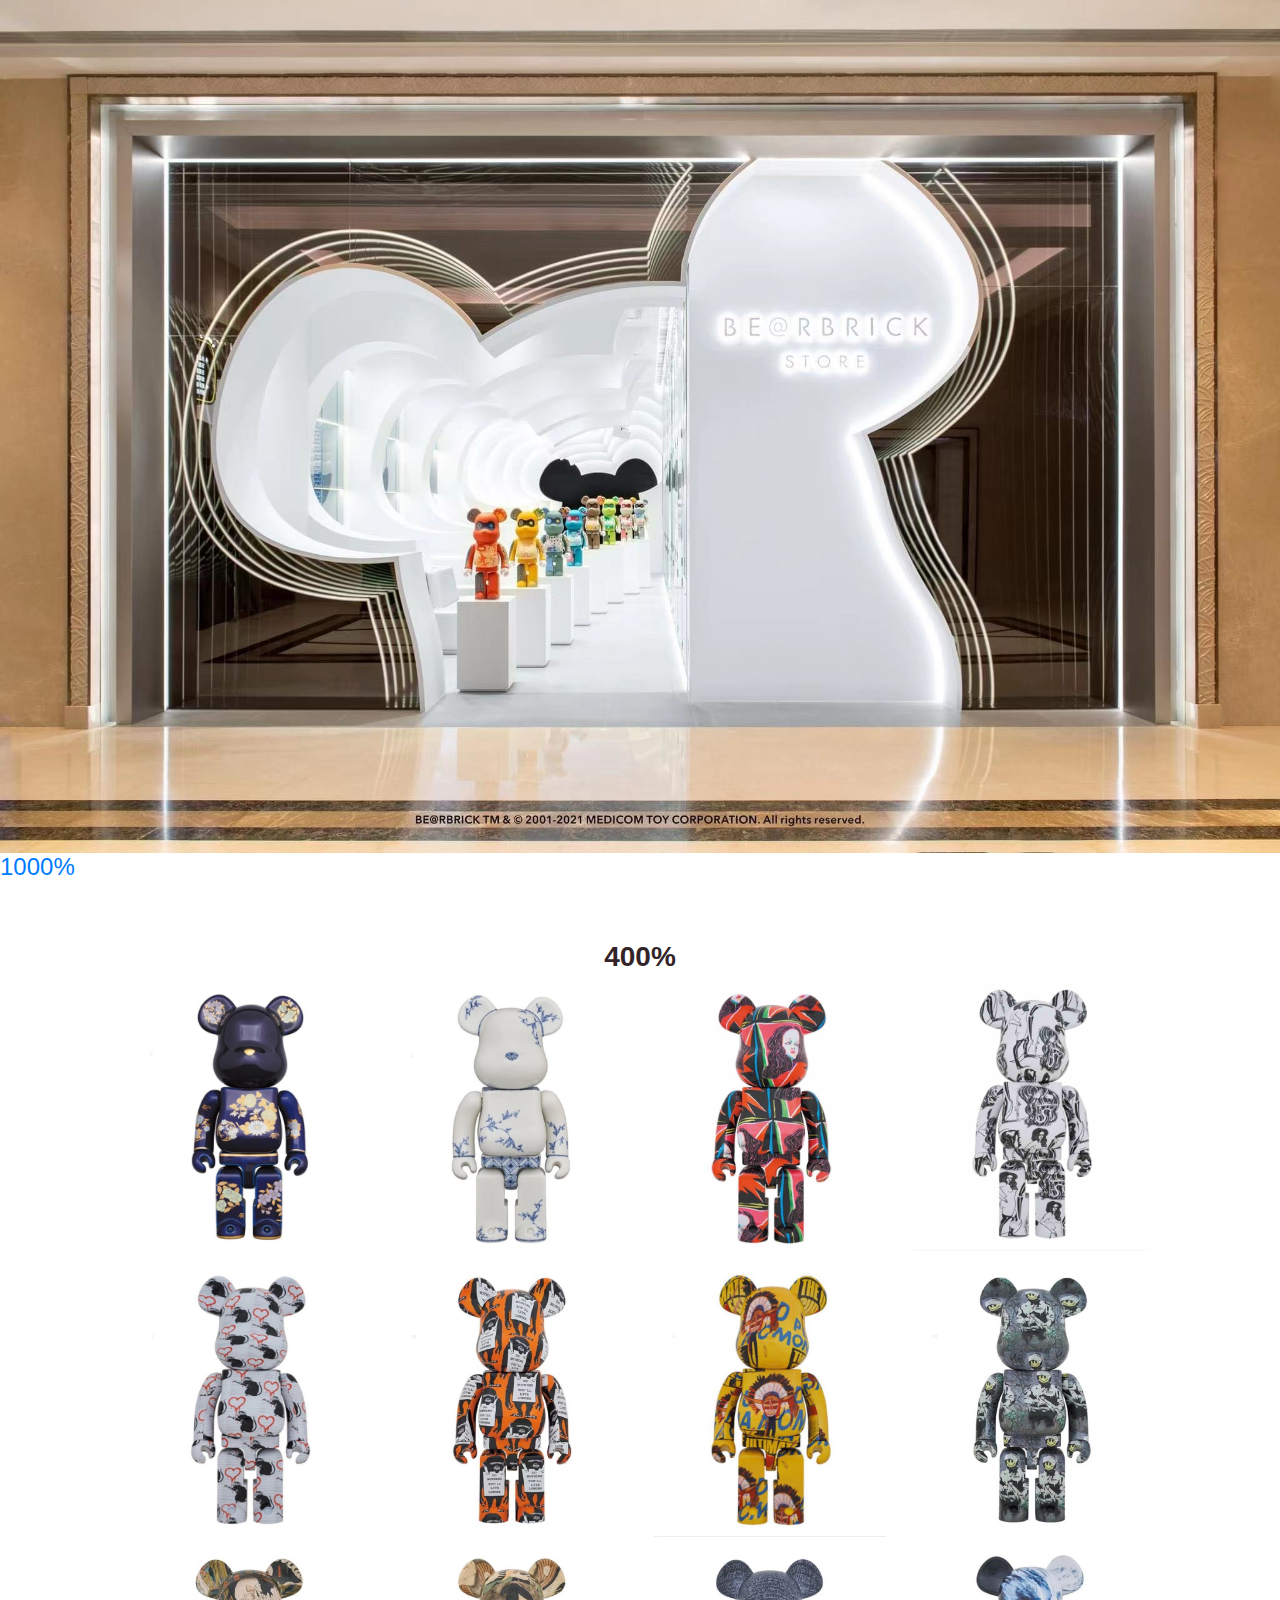
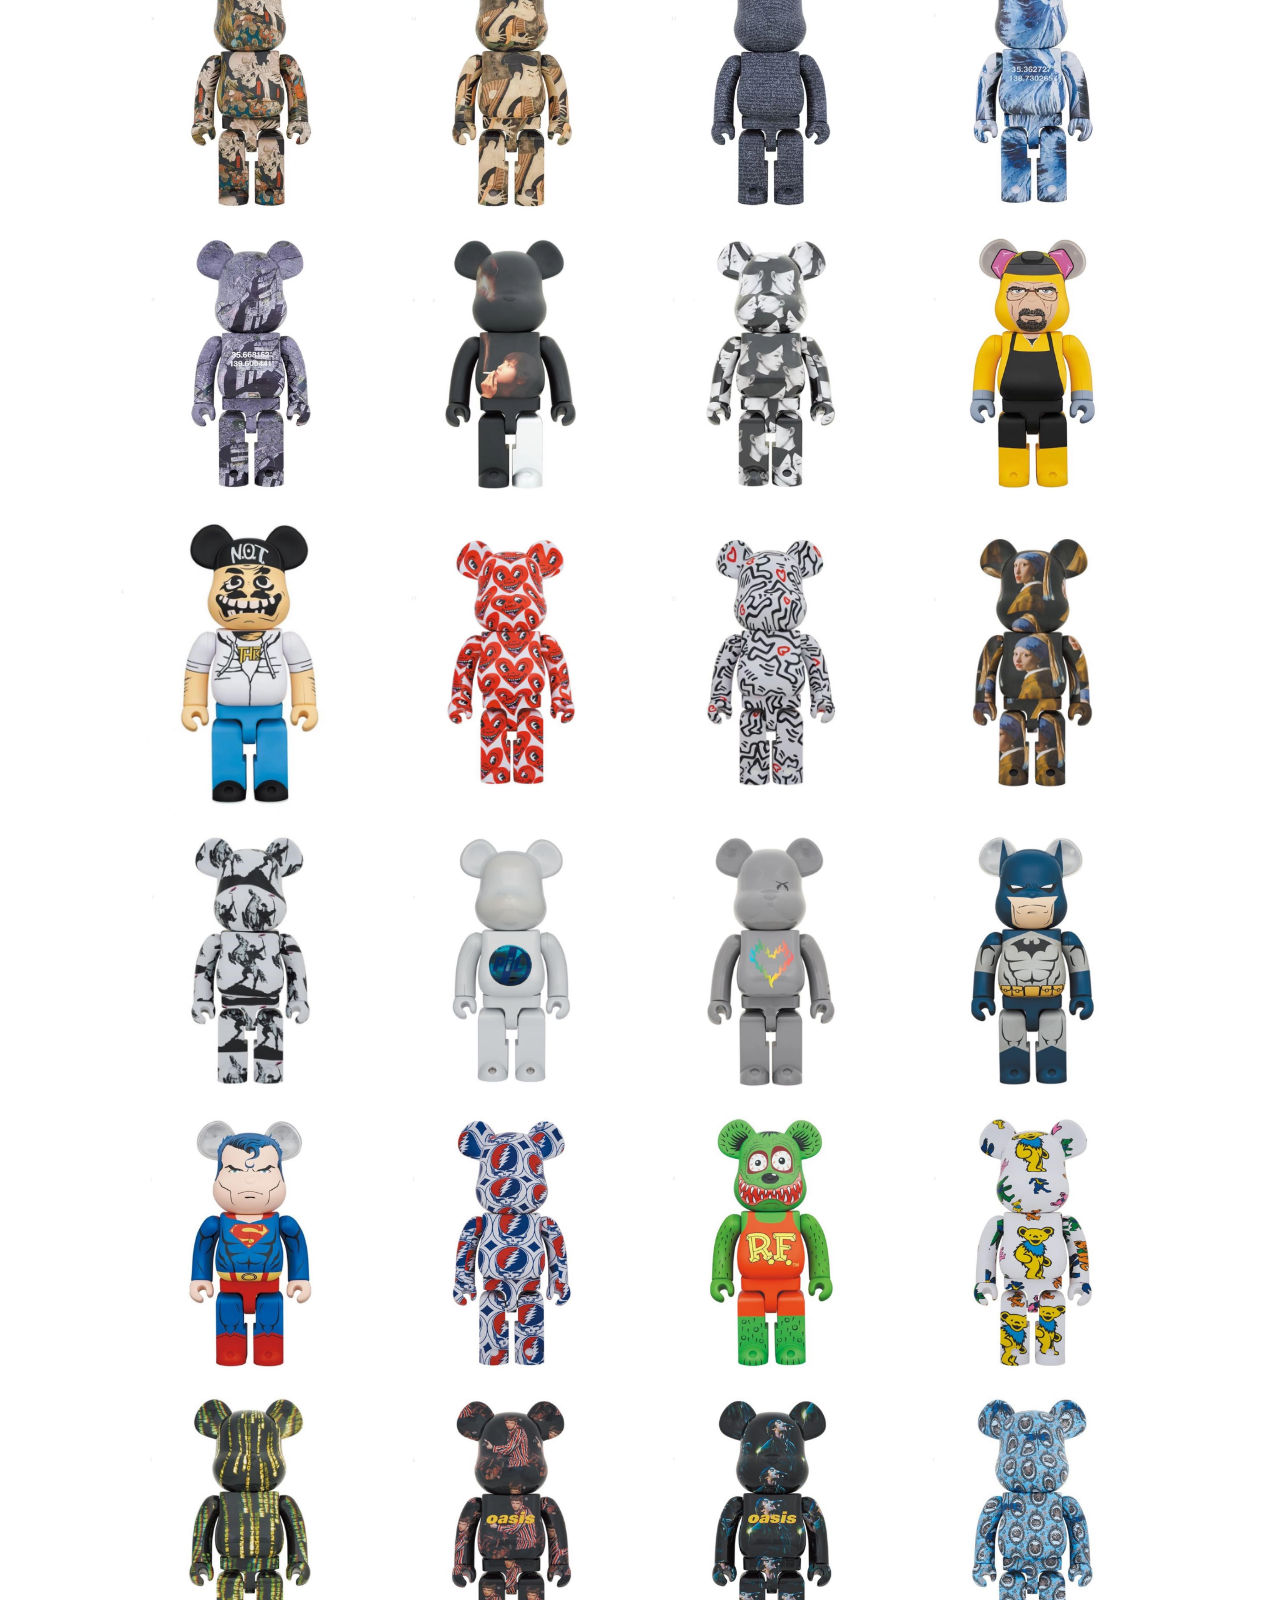
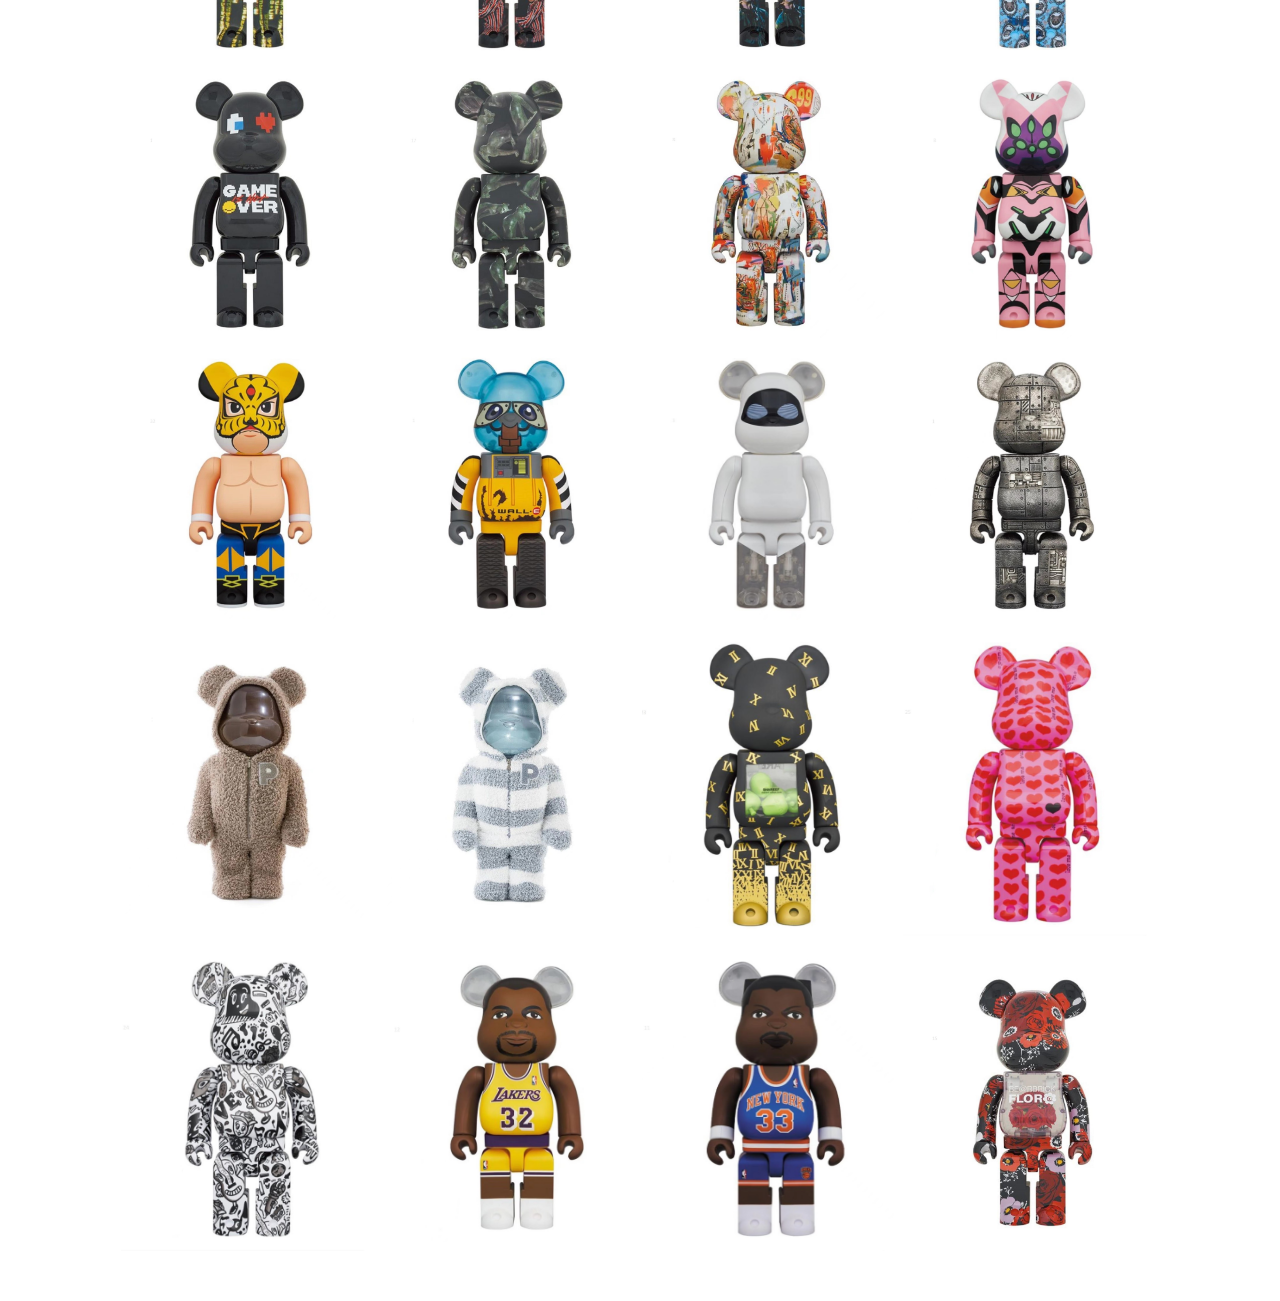
==== 400/index.html @ 82fa967f "Add files via upload" ====
<!DOCTYPE html>
<html lang="zxx">

<head>
	<title>Mondy | Real Estate HTML Template</title>
	<meta charset="UTF-8">
	<meta name="description" content="Real estate HTML Template">
	<meta name="keywords" content="real estate, html">
	<meta name="viewport" content="width=device-width, initial-scale=1.0">

	<!-- Stylesheets -->
	<link rel="stylesheet" href="static/css/bootstrap.min.css">
	<link rel="stylesheet" href="static/css/font-awesome.min.css">
	<link rel="stylesheet" href="static/css/slicknav.min.css">

	<!-- Main Stylesheets -->
	<link rel="stylesheet" href="static/css/style.css">




</head>

<body padding:auto;>


	<!-- 介面背景 -->
	<div class="background">
		<img src="400%/background.jpg" width="100%">
	</div>
	<!-- 介面背景 end -->
	
	<!--超連結-->
     <a href="https://janice1000.github.io/bearbrick.github.io/1000/index">
		<h5>1000%</h5>
	</a>
	 </style>
     <!---title-->
	<div class="second-title">
		<h4>400%</h4>
		<div class="400">
			<img src="400%/1.JPG" width="20%">
			<img src="400%/2.JPG" width="20%">
			<img src="400%/3.JPG" width="20%">
			<img src="400%/4.JPG" width="20%">
			<img src="400%/5.JPG" width="20%">
			<img src="400%/6.JPG" width="20%">
			<img src="400%/7.JPG" width="20%">
			<img src="400%/8.JPG" width="20%">
			<img src="400%/9.JPG" width="20%">
			<img src="400%/10.JPG" width="20%">
			<img src="400%/11.JPG" width="20%">
			<img src="400%/12.JPG" width="20%">
			<img src="400%/13.JPG" width="20%">
			<img src="400%/14.JPG" width="20%">
			<img src="400%/15.JPG" width="20%">
			<img src="400%/16.JPG" width="20%">
			<img src="400%/17.JPG" width="20%">
			<img src="400%/18.JPG" width="20%">
			<img src="400%/19.JPG" width="20%">
			<img src="400%/20.JPG" width="20%">
			<img src="400%/21.JPG" width="20%">
			<img src="400%/22.JPG" width="20%">
			<img src="400%/23.JPG" width="20%">
			<img src="400%/24.JPG" width="20%">
			<img src="400%/25.JPG" width="20%">
			<img src="400%/26.JPG" width="20%">
			<img src="400%/27.JPG" width="20%">
			<img src="400%/28.JPG" width="20%">
			<img src="400%/29.JPG" width="20%">
			<img src="400%/30.JPG" width="20%">
			<img src="400%/31.JPG" width="20%">
			<img src="400%/32.JPG" width="20%">
			<img src="400%/33.JPG" width="20%">
			<img src="400%/34.JPG" width="20%">
			<img src="400%/35.JPG" width="20%">
			<img src="400%/36.JPG" width="20%">
			<img src="400%/37.JPG" width="20%">
			<img src="400%/38.JPG" width="20%">
			<img src="400%/39.JPG" width="20%">
			<img src="400%/40.JPG" width="20%">
			<img src="400%/41.JPG" width="20%">
			<img src="400%/42.JPG" width="20%">
			<img src="400%/43.JPG" width="20%">
			<img src="400%/44.JPG" width="20%">
			<img src="400%/45.JPG" width="20%">
			<img src="400%/46.JPG" width="20%">
			<img src="400%/47.JPG" width="20%">
			<img src="400%/48.JPG" width="20%">

		</div>
	</div>
	<!-- 圖片區end -->

	<script src="static/js/jquery-3.2.1.min.js"></script>
	<script src="static/js/bootstrap.min.js"></script>



	<script src="static/js/jquery.slicknav.min.js"></script>
	<script src="static/js/jquery.magnific-popup.min.js"></script>
	<script src="static/js/main.js"></script>

</body>

</html>
---- 400/static/css/style.css ----
html,
body {
	height: 100%;
	font-family: "Roboto", sans-serif;
	-webkit-font-smoothing: antialiased;
	font-smoothing: antialiased;
}

h1,
h2,
h3,
h4,
h6 {
	margin: 0;
	color: #322429;
	font-weight: 700;
}

h1 {
	font-size: 70px;
}

h2 {
	font-size: 36px;
}

h3 {
	font-size: 30px;
}

h4 {
	font-size: 28px;
}

h5 {
	font-size: 24px;
}

h6 {
	font-size: 16px;
}

img {
  max-width: 100%;
	
}
.one{
	
}

/*---------------------
Helper CSS
 -----------------------*/

.first-title {
	padding-top: 50px;
	padding-bottom: 50px;
	text-align: center;
	margin-bottom: 30px;
}
.second-title{
	padding-top: 50px;
	padding-bottom: 50px;
	text-align: center;
	margin-bottom: 30px;
}




.text-white h1,
.text-white h2,
.text-white h3,
.text-white h4,
.text-white h5,
.text-white h6,
.text-white p,
.text-white span,
.text-white li,
.text-white a {
	color: #fff;
}



/* ----------------
響應式
 ---------------------*/

@media (min-width: 1200px) {
}
/* Medium screen : 992px. */

@media only screen and (min-width: 992px) and (max-width: 1199px) {
	.section-title h2,
	.about-text h2 {
		font-size: 65px;
	}
	.header-input{
		display: none;
	}
	.main-menu li a {
		margin-right: 20px;
	}
	
	.about-widget {
		margin-right: 15px;
	}
	.search-result-map {
		height: 600px;
	}
	.search-results {
		padding: 55px 30px 90px;
	}
	.offer-btn {
		min-width: 205px;
	}
	.contact-text {
		padding-right: 40px;
	}
	.blog-item.feature-blog .blog-text {
		padding-top: 15px;
		padding-bottom: 15px;
	}
	.blog-item.feature-blog h4 {
		margin-bottom: 15px;
	}
}

/* Tablet :768px. */

@media only screen and (min-width: 768px) and (max-width: 991px) {
	.header-section {
		padding: 0 15px;
	}
	.main-menu {
		padding-right: 15px;
	}
	.header-input{
		display: none;
	}
	.main-menu li a {
		margin-right: 15px;
	}
	.header-right .register {
		min-width: 110px;
		margin-left: 10px;
	}
	.about-text {
		margin-top: 40px;
	}
	.hero-warp {
		padding: 25px 30px 29px;
	}
	.search-type label {
		margin-right: 5px;
	}
	.search-type .st-item input:checked+label {
		padding: 11px 15px;
	}
	.section-title h2,
	.about-text h2 {
		font-size: 55px;
	}
	.loan-form {
		display: block;
		text-align: center;
		padding: 0 50px;
	}
	.loan-form input {
		margin-bottom: 30px;
	}
	.about-widget {
		border-right: none;
	}
	.about-widget .aw-text {
		max-width: 100%;
	}
	.footer-widger h2 {
		padding-top: 0;
	}
	.page-top-section {
		height: auto;
		padding-bottom: 80px;
	}
	.sell-section {
		padding: 0 20px;
	}
	.search-result-map {
		height: 600px;
	}
	.sidebar {
		padding-top: 50px;
	}
	.contact-text {
		padding-right: 0;
	}
}

/* Large Mobile :480px. */

@media only screen and (max-width: 767px) {
	.header-section {
		padding: 0 15px;
	}
	.header-input{
		display: none;
	}
	.site-logo {
		padding: 26px 0;
	}
	.header-nav {
		display: none;
	}
	.slicknav_menu {
		padding: 0;
		display: block;
		background: transparent;

	}
	.hero-section {
		height: auto;
		padding-top: 250px;
		padding-bottom: 100px;
	}
	.hero-warp {
		padding: 25px 20px 29px;
	}
	.about-text {
		margin-top: 40px;
	}
	.search-type label {
		margin-right: 5px;
	}
	.search-type .st-item input:checked+label {
		padding: 11px;
	}
	.search-input {
		display: block;
	}
	.search-input input,
	.search-input.si-v-2 input {
		width: 100%;
		padding: 0 20px;
		margin-bottom: 20px;
	}
	.section-title h2,
	.about-text h2 {
		font-size: 45px;
	}
	.loan-section {
		padding: 0 15px;
	}
	.loan-form {
		display: block;
		text-align: center;
		padding: 0 15px;
	}
	.loan-form input {
		margin-bottom: 30px;
	}
	.about-widget {
		border-right: none;
	}
	.about-widget .aw-text {
		max-width: 100%;
	}
	.footer-widger h2 {
		padding-top: 0;
	}
	.copyright {
		text-align: center;
	}
	.page-top-section {
		height: auto;
		padding-bottom: 80px;
	}
	.search-input.si-v-2 {
		margin-bottom: 0;
	}
	.search-input.si-v-2 .site-btn {
		margin: 0 25px 25px 0;
	}
	.search-results {
		padding: 55px 30px 90px;
	}
	.search-results .filter-btn li {
		margin-right: 10px;
	}
	.search-result-map {
		height: 500px;
	}
	.sidebar {
		padding-top: 50px;
	}
	.contact-text {
		padding-right: 0;
	}
	.sell-section {
		padding: 0 15px;
	}
}

/* Small Mobile :320px. */

@media only screen and (max-width: 479px) {
	.section-title h2,
	.about-text h2 {
		font-size: 38px;
	}
	.search-type label:after {
		display: none;
	}
	.section-title p {
		padding: 25px 0 10px;
	}
	.about-widget {
		margin-right: 0;
	}
	.site-btn.sb-big {
		padding: 21px 25px;
	}
	.search-results {
		padding: 55px 15px 90px;
	}
	.search-results .filter-btn li {
		margin-right: 0;
	}
	.property-info-bar {
		padding: 11px 15px 13px;
	}
	.loan-calculator {
		padding: 30px 15px 25px;
	}
	.contact-form {
		padding: 50px 20px;
	}
	.contact-form .site-btn {
		min-width: auto;
	}
}
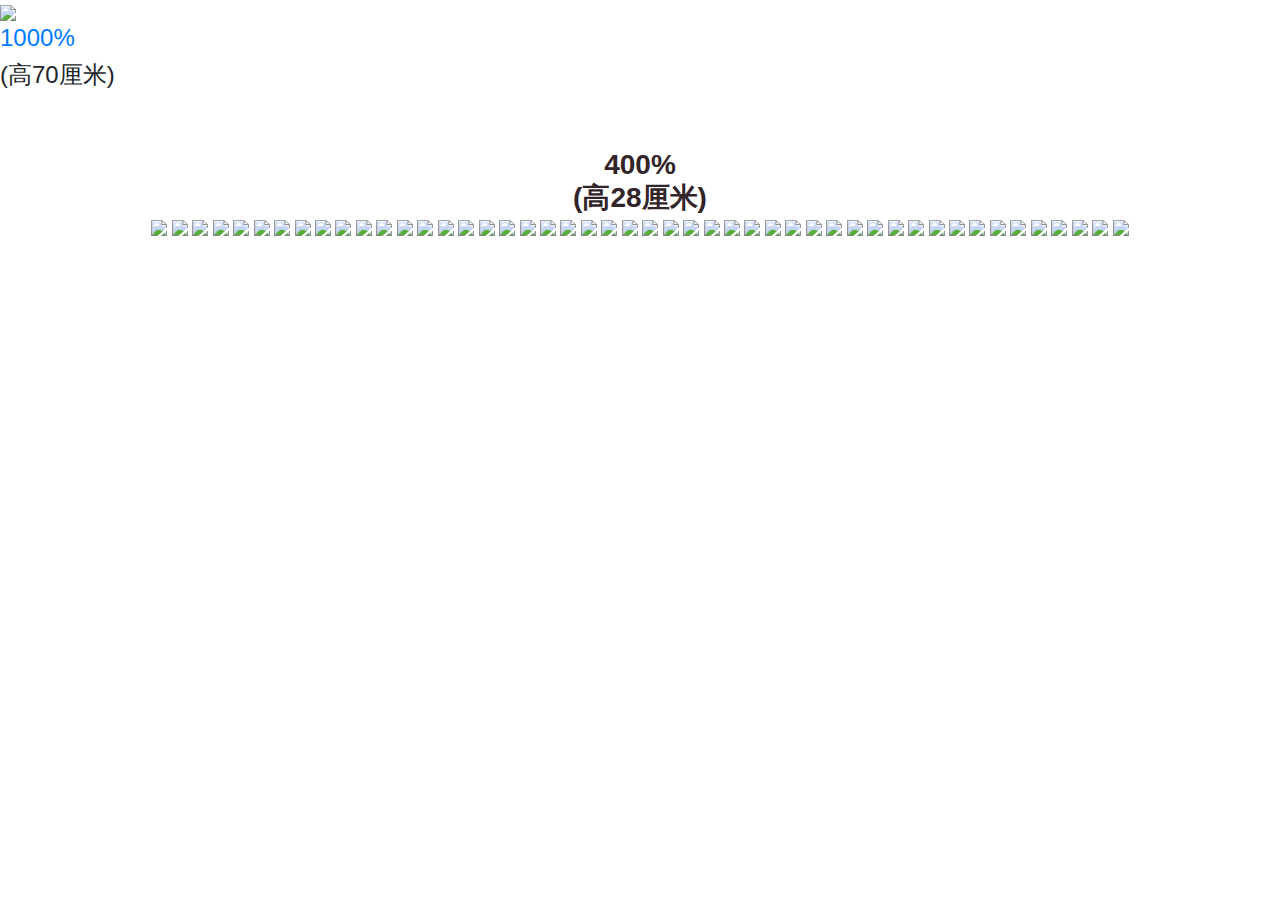
==== commit e6418c19: "new2" ====
--- a/400/index.html
+++ b/400/index.html
@@ -2,7 +2,7 @@
 <html lang="zxx">
 
 <head>
-	<title>Mondy | Real Estate HTML Template</title>
+	<title>澳門bearbrick@janice</title>
 	<meta charset="UTF-8">
 	<meta name="description" content="Real estate HTML Template">
 	<meta name="keywords" content="real estate, html">
@@ -26,68 +26,70 @@
 
 	<!-- 介面背景 -->
 	<div class="background">
-		<img src="400%/background.jpg" width="100%">
+		<img src="img/background.jpg" width="100%">
 	</div>
 	<!-- 介面背景 end -->
 	
 	<!--超連結-->
      <a href="https://janice1000.github.io/bearbrick.github.io/1000/index">
 		<h5>1000%</h5>
+		
 	</a>
+	   <h5>(高70厘米)</h5>
 	 </style>
      <!---title-->
 	<div class="second-title">
-		<h4>400%</h4>
-		<div class="400">
-			<img src="400%/1.JPG" width="20%">
-			<img src="400%/2.JPG" width="20%">
-			<img src="400%/3.JPG" width="20%">
-			<img src="400%/4.JPG" width="20%">
-			<img src="400%/5.JPG" width="20%">
-			<img src="400%/6.JPG" width="20%">
-			<img src="400%/7.JPG" width="20%">
-			<img src="400%/8.JPG" width="20%">
-			<img src="400%/9.JPG" width="20%">
-			<img src="400%/10.JPG" width="20%">
-			<img src="400%/11.JPG" width="20%">
-			<img src="400%/12.JPG" width="20%">
-			<img src="400%/13.JPG" width="20%">
-			<img src="400%/14.JPG" width="20%">
-			<img src="400%/15.JPG" width="20%">
-			<img src="400%/16.JPG" width="20%">
-			<img src="400%/17.JPG" width="20%">
-			<img src="400%/18.JPG" width="20%">
-			<img src="400%/19.JPG" width="20%">
-			<img src="400%/20.JPG" width="20%">
-			<img src="400%/21.JPG" width="20%">
-			<img src="400%/22.JPG" width="20%">
-			<img src="400%/23.JPG" width="20%">
-			<img src="400%/24.JPG" width="20%">
-			<img src="400%/25.JPG" width="20%">
-			<img src="400%/26.JPG" width="20%">
-			<img src="400%/27.JPG" width="20%">
-			<img src="400%/28.JPG" width="20%">
-			<img src="400%/29.JPG" width="20%">
-			<img src="400%/30.JPG" width="20%">
-			<img src="400%/31.JPG" width="20%">
-			<img src="400%/32.JPG" width="20%">
-			<img src="400%/33.JPG" width="20%">
-			<img src="400%/34.JPG" width="20%">
-			<img src="400%/35.JPG" width="20%">
-			<img src="400%/36.JPG" width="20%">
-			<img src="400%/37.JPG" width="20%">
-			<img src="400%/38.JPG" width="20%">
-			<img src="400%/39.JPG" width="20%">
-			<img src="400%/40.JPG" width="20%">
-			<img src="400%/41.JPG" width="20%">
-			<img src="400%/42.JPG" width="20%">
-			<img src="400%/43.JPG" width="20%">
-			<img src="400%/44.JPG" width="20%">
-			<img src="400%/45.JPG" width="20%">
-			<img src="400%/46.JPG" width="20%">
-			<img src="400%/47.JPG" width="20%">
-			<img src="400%/48.JPG" width="20%">
-
+	    <h4>400%</h4>
+		<h4>(高28厘米)</h4>
+	<div class="400">
+		<img src="img/1.JPG" width="20%">
+		<img src="img/2.JPG" width="20%">
+		<img src="img/3.JPG" width="20%">
+		<img src="img/4.JPG" width="20%">
+		<img src="img/5.JPG" width="20%">
+		<img src="img/6.JPG" width="20%">
+		<img src="img/7.JPG" width="20%">
+		<img src="img/8.JPG" width="20%">
+		<img src="img/9.JPG" width="20%">
+		<img src="img/10.JPG" width="20%">
+		<img src="img/11.JPG" width="20%">
+		<img src="img/12.JPG" width="20%">
+		<img src="img/13.JPG" width="20%">
+		<img src="img/14.JPG" width="20%">
+		<img src="img/15.JPG" width="20%">
+		<img src="img/16.JPG" width="20%">
+		<img src="img/17.JPG" width="20%">
+		<img src="img/18.JPG" width="20%">
+		<img src="img/19.JPG" width="20%">
+		<img src="img/20.JPG" width="20%">
+		<img src="img/21.JPG" width="20%">
+		<img src="img/22.JPG" width="20%">
+		<img src="img/23.JPG" width="20%">
+		<img src="img/24.JPG" width="20%">
+		<img src="img/25.JPG" width="20%">
+		<img src="img/26.JPG" width="20%">
+		<img src="img/27.JPG" width="20%">
+		<img src="img/28.JPG" width="20%">
+		<img src="img/29.JPG" width="20%">
+		<img src="img/30.JPG" width="20%">
+		<img src="img/31.JPG" width="20%">
+		<img src="img/32.JPG" width="20%">
+		<img src="img/33.JPG" width="20%">
+		<img src="img/34.JPG" width="20%">
+		<img src="img/35.JPG" width="20%">
+		<img src="img/36.JPG" width="20%">
+		<img src="img/37.JPG" width="20%">
+		<img src="img/38.JPG" width="20%">
+		<img src="img/39.JPG" width="20%">
+		<img src="img/40.JPG" width="20%">
+		<img src="img/41.JPG" width="20%">
+		<img src="img/42.JPG" width="20%">
+		<img src="img/43.JPG" width="20%">
+		<img src="img/44.JPG" width="20%">
+		<img src="img/45.JPG" width="20%">
+		<img src="img/46.JPG" width="20%">
+		<img src="img/47.JPG" width="20%">
+		<img src="img/48.JPG" width="20%">
 		</div>
 	</div>
 	<!-- 圖片區end -->
